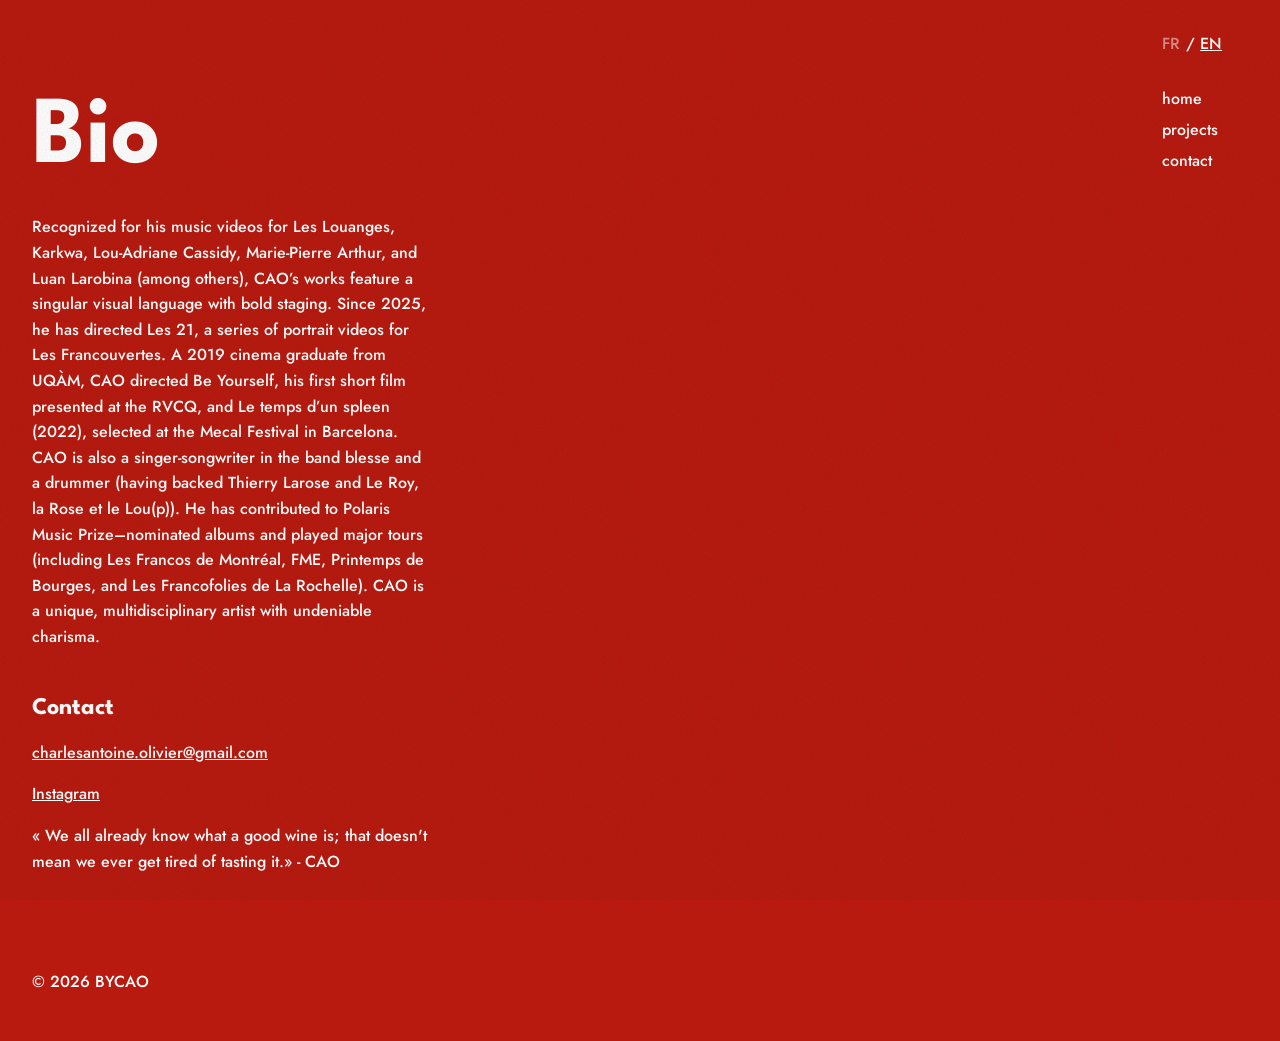
==== about.html @ bed34632 "v1" ====
<!DOCTYPE html>
<html lang="fr">
<head>
  <meta charset="UTF-8">
  <meta name="viewport" content="width=device-width, initial-scale=1.0">
  <title>Bio</title>
  <meta name="description" content="Artist Name, [discipline] basé à [ville].">

  <link rel="preconnect" href="https://fonts.googleapis.com">
  <link rel="preconnect" href="https://fonts.gstatic.com" crossorigin>
  <link href="https://fonts.googleapis.com/css2?family=Jost:wght@100..900&family=League+Spartan:wght@100..900&display=swap" rel="stylesheet">
  <script src="js/lang.js"></script>
  <link rel="stylesheet" href="css/style.css">
</head>
<body>
  <div id="bg"></div>

  <header>
    <div class="lang-switch">
        <button type="button" data-set-lang="fr">FR</button>
        <span>/</span>
        <button type="button" data-set-lang="en">EN</button>
    </div>
    <nav>
      <ul>
        <li data-lang="fr"><a href="index.html">accueil</a></li>
        <li data-lang="en"><a href="index.html">home</a></li>
        <li data-lang="fr"><a href="projets.html">projets</a></li>
        <li data-lang="en"><a href="projets.html">projects</a></li>
        <li><a href="mailto:charlesantoine.olivier@gmail.com">contact</a></li>
      </ul>
    </nav>
  </header>

  <main>
    <div class="about">

      <div class="about-text">
        <h1>Bio</h1>

        <p data-lang="fr">Reconnu pour ses vidéoclips pour Les Louanges, Karkwa, Lou-Adriane Cassidy, Marie-Pierre Arthur et Luan Larobina (entre autres), les œuvres de CAO ont un langage visuel singulier avec des mises en scènes audacieuses. Depuis 2025, il réalise la série de portraits Les 21 des Francouvertes. Diplômé de l'UQÀM en cinéma (2019), CAO a réalisé Be Yourself, son premier court-métrage présenté aux RVCQ et Le temps d’un spleen (2022),
            sélectionné au festival Mecal à Barcelone. CAO est aussi auteur-compositeur-interprète dans le groupe Blesse et batteur (ayant accompagné Thierry Larose, Le Roy, la Rose et le Lou(p)). Il a participé à des albums nommés au Prix Polaris et à des tournées majeures (dont les Francos de Montréal, FME, Printemps de Bourges et Francofolies de La Rochelle). CAO est un artiste multidisciplinaire unique au charisme certain.
        </p>
        <p data-lang="en">Recognized for his music videos for Les Louanges, Karkwa, Lou-Adriane Cassidy, Marie-Pierre Arthur, and Luan Larobina (among others), CAO’s works feature a singular visual language with bold staging. Since 2025, he has directed Les 21, a series of portrait videos for Les Francouvertes. A 2019 cinema graduate from UQÀM, CAO directed Be Yourself, his first short film presented at the RVCQ, and Le temps d’un spleen (2022), selected at the Mecal Festival in Barcelona.
            CAO is also a singer-songwriter in the band blesse and a drummer (having backed Thierry Larose and Le Roy, la Rose et le Lou(p)). He has contributed to Polaris Music Prize–nominated albums and played major tours (including Les Francos de Montréal, FME, Printemps de Bourges, and Les Francofolies de La Rochelle). CAO is a unique, multidisciplinary artist with undeniable charisma.
        </p>

        <h2>Contact</h2>
        <p><a href="mailto:charlesantoine.olivier@gmail.com">charlesantoine.olivier@gmail.com</a></p>
        <p><a href="https://www.instagram.com/cao100/">Instagram</a></p>

        <p data-lang="fr">«  On sait tous déjà c'est quoi un bon vin ; ce n'est pas pour autant qu'on se tanne d'y goûter »  - CAO</p>
        <p data-lang="en">« We all already know what a good wine is; that doesn't mean we ever get tired of tasting it.» - CAO</p>
      </div>
    </div>
  </main>

  <footer>
    <p>&copy; 2026 BYCAO</p>
  </footer>

  <script src="js/background.js" defer></script>
</body>
</html>
---- css/style.css ----
:root {
  --font-body: "Jost", sans-serif;
  --font-display: "League Spartan", sans-serif;
  --bg: #b81a0f;  /* change per page or section */
  --grain: url("data:image/svg+xml,%3Csvg xmlns='http://www.w3.org/2000/svg' width='300' height='300'%3E%3Cfilter id='n'%3E%3CfeTurbulence type='fractalNoise' baseFrequency='0.8' numOctaves='4' stitchTiles='stitch'/%3E%3C/filter%3E%3Crect width='100%25' height='100%25' filter='url(%23n)'/%3E%3C/svg%3E");
}

*, *::before, *::after { box-sizing: border-box; }

/* timed background */
#bg {
  position: fixed;
  inset: 0;
  z-index: -1;   /* behind all content */
}

#bg div {
  position: absolute;
  inset: 0;
  background-position: center;
  background-size: cover;
  background-repeat: no-repeat;
  opacity: 0;
}

#bg div.active {
  opacity: 1;
}

body {
  margin: 0;
  min-height: 100dvh;
  display: grid;
  grid-template-columns: 1fr 150px;   /* content | sidebar width */
  grid-template-rows: 1fr auto;       /* content stretches | footer */
  grid-template-areas:
    "main sidebar"
    "footer sidebar";
  font-family: var(--font-body);
  font-weight: 500;
  color: white;
  background-color: var(--bg);
  position: relative;
}

/* grain layer over the whole page */
body::before {
  content: "";
  position: fixed;
  inset: 0;
  background-image: var(--grain);
  opacity: 0.25;            /* grain strength */
  mix-blend-mode: multiply; /* try overlay or soft-light too */
  pointer-events: none;     /* clicks pass through */
  z-index: 9999;
}

header {
  grid-area: sidebar;
  position: sticky;      /* stays in view while the content scrolls */
  top: 0;
  height: 100dvh;
  padding: 2rem;
  display: flex;
  flex-direction: column;
  gap: 2rem;
}

main   { grid-area: main;   padding: 2rem; min-width: 0; }
footer { grid-area: footer; padding: 2rem; }

/* headings share the font, sizes are set separately */
h1, h2, h3 {
  font-family: var(--font-display);
  font-weight: 700;
  margin: 0;
}

/* title in the sidebar */
header h1 {
  font-size: 2.5rem;
  line-height: 0.95;
}

header h1 a {
  color: inherit;
  text-decoration: none;
}

.hero {
  margin-top: clamp(1rem, 5vw, 6rem);
  margin-left: clamp(1rem, 5vw, 6rem);
  margin-bottom: 7em;
}

.hero h1 {
  font-size: clamp(4rem, 0.12rem + 16.57vw, 20rem);
  margin-left: -0.04em;
  margin-bottom: clamp(-6rem, 1.94rem - 5.7vw, -0.5rem);
}

.hero h2 {
  font-size: 2rem;
}

.desc {
  max-width: 1000px;
  margin-left: auto;
  padding: 2em;
}

.desc p {
  text-align: justify;
  hyphens: none;          /* never split words */
  text-align-last: left;
  text-wrap: pretty;
}

/* nav links stacked in the sidebar */
nav ul {
  display: flex;
  flex-direction: column;
  gap: 0.5rem;
  list-style: none;
  margin: 0;
  padding: 0;
}

nav a {
  text-decoration: none;
  color: inherit;
}

/* project previews */
.project-grid {
  display: grid;
  grid-template-columns: repeat(4, 1fr);  /* 4 covers on a full-size screen */
  gap: 1.5rem;
}

@media (max-width: 1200px) {
  .project-grid { grid-template-columns: repeat(3, 1fr); }
}

@media (max-width: 900px) {
  .project-grid { grid-template-columns: repeat(2, 1fr); }
}

@media (max-width: 500px) {
  .project-grid { grid-template-columns: 1fr; }
}

.project-card {
  color: inherit;
  text-decoration: none;
}

.project-card img {
  display: block;
  width: 100%;
  aspect-ratio: 4 / 3;  /* every preview is the same shape */
  object-fit: cover;
}

.project-card h2 {
  margin-top: 0.5rem;
  font-size: 1.25rem;
}

/* image viewer, over the page */
#viewer {
  width: 100vw;
  max-width: none;
  height: 100dvh;
  max-height: none;
  padding: 0;
  border: none;
  overflow-y: auto;
  overflow-x: hidden;
  scroll-snap-type: y mandatory;
  background: transparent;
  color: white;
}

#viewer::backdrop {
  background: rgb(0 0 0 / 0.75);
  backdrop-filter: blur(6px);
  animation: viewer-fade 0.35s ease-out;
}

#viewer.closing::backdrop {
  animation: viewer-fade 0.35s ease-in reverse forwards;
}

@keyframes viewer-fade {
  from { opacity: 0; }
}

body:has(#viewer[open]) { overflow: hidden; }  /* page behind doesn't scroll */

.viewer-page {
  display: flex;
  align-items: center;
  justify-content: center;
  height: 100dvh;
  scroll-snap-align: start;
}

#viewer img {
  display: block;
  max-width: 100%;
  max-height: 100%;  /* always shows the whole image, never crops */
}

#viewer .close {
  position: fixed;
  top: 0.5rem;
  right: 0.5rem;
  z-index: 1;
  padding: 0.25rem 0.75rem;
  border: none;
  background: rgb(0 0 0 / 0.6);
  color: white;
  font-size: 2rem;
  cursor: pointer;
}

.rotate-hint {
  display: none;
  position: fixed;
  left: 0;
  right: 0;
  bottom: 1.5rem;
  margin: 0;
  text-align: center;
  pointer-events: none;
}

/* about page */
.about {
  display: grid;
  grid-template-columns: minmax(0, 2fr) minmax(0, 3fr);  /* photo | text */
  gap: clamp(2rem, 5vw, 6rem);
  align-items: start;
  margin-top: clamp(1rem, 5vw, 6rem);
}

.about-photo {
  display: block;
  width: 100%;
  height: auto;
}

.about-text {
  max-width: 65ch;  /* comfortable reading width */
  line-height: 1.6;
}

.about-text h1 {
  font-size: clamp(3rem, 2rem + 5vw, 7rem);
  line-height: 0.9;
  margin-bottom: 2rem;
}

.about-text h2 {
  font-size: 1.5rem;
  margin: 2.5rem 0 0.75rem;
}

.about-text p {
  margin: 0 0 1rem;
}

.about-text a {
  color: inherit;
}

.about-list {
  list-style: none;
  margin: 0;
  padding: 0;
}

/* hides the language that isn't selected */
html[lang="fr"] [data-lang="en"],
html[lang="en"] [data-lang="fr"] {
  display: none !important;
}

.lang-switch {
  display: flex;
  gap: 0.35rem;
  align-items: center;
}

.lang-switch button {
  padding: 0;
  border: none;
  background: none;
  color: inherit;
  font: inherit;
  opacity: 0.5;
  cursor: pointer;
}

.lang-switch button[aria-pressed="true"] {
  opacity: 1;
  text-decoration: underline;
}

/* only shows on a phone held upright */
@media (orientation: portrait) and (pointer: coarse) {
  .rotate-hint { display: block; }
}

/* mobile: header goes back on top */
@media (max-width: 768px) {
  body {
    grid-template-columns: 1fr;
    grid-template-rows: auto 1fr auto;
    grid-template-areas:
      "sidebar"
      "main"
      "footer";
  }

  header {
    position: static;
    height: auto;
    flex-direction: row;
    justify-content: space-between;
    align-items: flex-end;
    text-align: right;
  }

  nav ul {
    align-items: flex-end;  /* right-align the links on mobile */
  }

  .about {
    grid-template-columns: 1fr;
  }
}
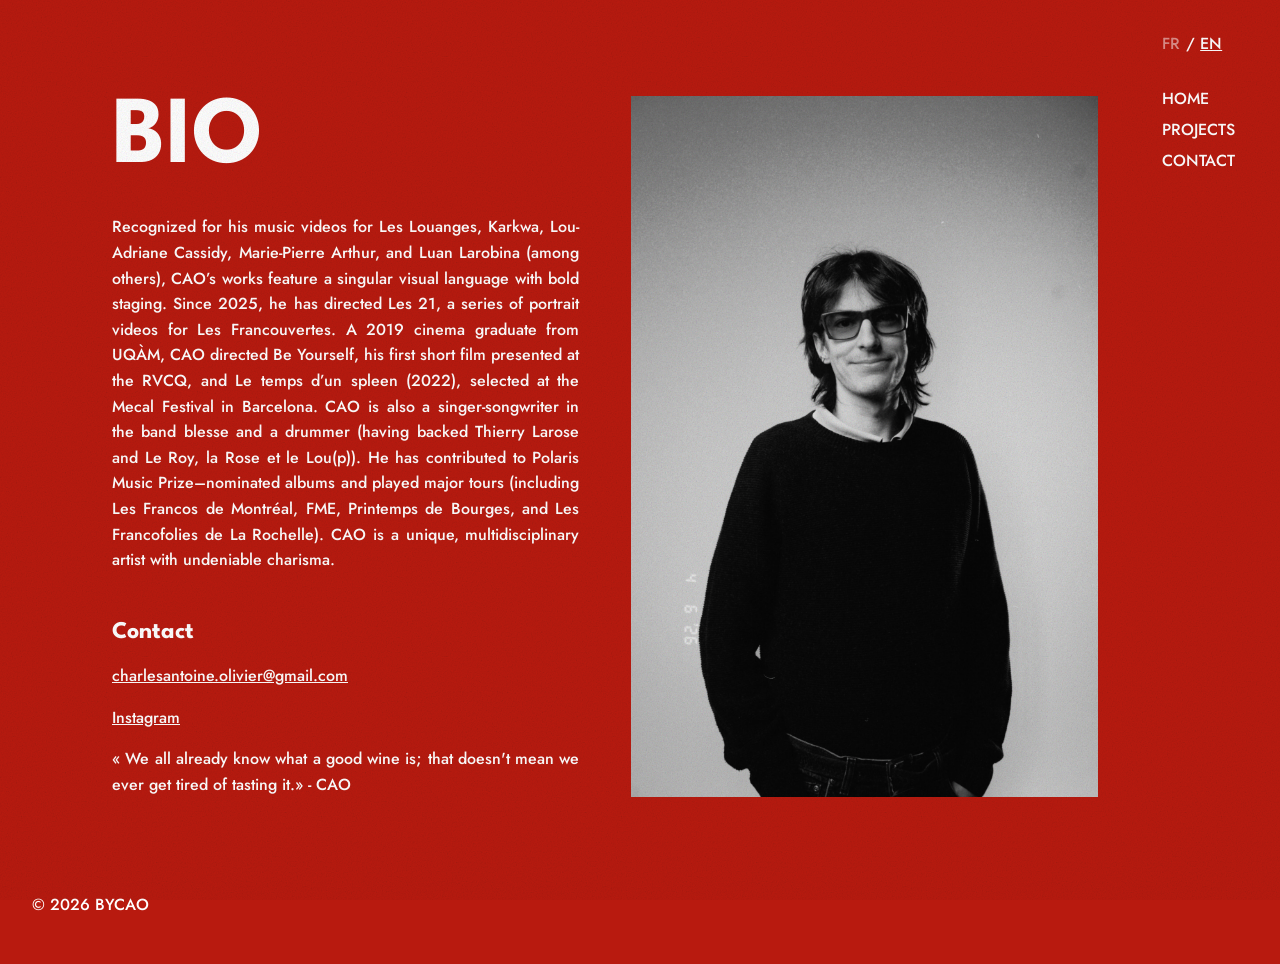
==== commit 708bfe27: "v2" ====
--- a/about.html
+++ b/about.html
@@ -23,11 +23,11 @@
     </div>
     <nav>
       <ul>
-        <li data-lang="fr"><a href="index.html">accueil</a></li>
-        <li data-lang="en"><a href="index.html">home</a></li>
-        <li data-lang="fr"><a href="projets.html">projets</a></li>
-        <li data-lang="en"><a href="projets.html">projects</a></li>
-        <li><a href="mailto:charlesantoine.olivier@gmail.com">contact</a></li>
+        <li data-lang="fr"><a href="index.html">ACCUEIL</a></li>
+        <li data-lang="en"><a href="index.html">HOME</a></li>
+        <li data-lang="fr"><a href="projets.html">PROJETS</a></li>
+        <li data-lang="en"><a href="projets.html">PROJECTS</a></li>
+        <li><a href="mailto:charlesantoine.olivier@gmail.com">CONTACT</a></li>
       </ul>
     </nav>
   </header>
@@ -36,7 +36,7 @@
     <div class="about">
 
       <div class="about-text">
-        <h1>Bio</h1>
+        <h1>BIO</h1>
 
         <p data-lang="fr">Reconnu pour ses vidéoclips pour Les Louanges, Karkwa, Lou-Adriane Cassidy, Marie-Pierre Arthur et Luan Larobina (entre autres), les œuvres de CAO ont un langage visuel singulier avec des mises en scènes audacieuses. Depuis 2025, il réalise la série de portraits Les 21 des Francouvertes. Diplômé de l'UQÀM en cinéma (2019), CAO a réalisé Be Yourself, son premier court-métrage présenté aux RVCQ et Le temps d’un spleen (2022),
             sélectionné au festival Mecal à Barcelone. CAO est aussi auteur-compositeur-interprète dans le groupe Blesse et batteur (ayant accompagné Thierry Larose, Le Roy, la Rose et le Lou(p)). Il a participé à des albums nommés au Prix Polaris et à des tournées majeures (dont les Francos de Montréal, FME, Printemps de Bourges et Francofolies de La Rochelle). CAO est un artiste multidisciplinaire unique au charisme certain.
@@ -52,6 +52,7 @@
         <p data-lang="fr">«  On sait tous déjà c'est quoi un bon vin ; ce n'est pas pour autant qu'on se tanne d'y goûter »  - CAO</p>
         <p data-lang="en">« We all already know what a good wine is; that doesn't mean we ever get tired of tasting it.» - CAO</p>
       </div>
+      <img class="about-photo" src="images/cao.jpeg" alt="">
     </div>
   </main>
 
--- a/css/style.css
+++ b/css/style.css
@@ -175,9 +175,7 @@
   max-height: none;
   padding: 0;
   border: none;
-  overflow-y: auto;
-  overflow-x: hidden;
-  scroll-snap-type: y mandatory;
+  overflow: hidden;
   background: transparent;
   color: white;
 }
@@ -198,18 +196,66 @@
 
 body:has(#viewer[open]) { overflow: hidden; }  /* page behind doesn't scroll */
 
+/* slides sit side by side; scrolling sideways also gives swiping on phones */
+#viewer-images {
+  display: flex;
+  height: 100dvh;
+  overflow-x: auto;
+  overflow-y: hidden;
+  scroll-snap-type: x mandatory;
+  scrollbar-width: none;
+}
+
 .viewer-page {
+  flex: 0 0 100%;
   display: flex;
   align-items: center;
   justify-content: center;
-  height: 100dvh;
+  min-width: 0;
+  height: 100%;
   scroll-snap-align: start;
+  scroll-snap-stop: always;
 }
 
 #viewer img {
   display: block;
   max-width: 100%;
   max-height: 100%;  /* always shows the whole image, never crops */
+}
+
+/* mosaic slide: images fitted together to fill the screen */
+.mosaic-page {
+  align-items: stretch;
+  overflow-y: auto;
+  padding: 3.5rem 4rem;  /* room for the × and the arrows */
+}
+
+.mosaic {
+  position: relative;
+  width: 100%;
+  height: 100%;
+  overflow: hidden;
+}
+
+/* the script sets each image's position and size */
+#viewer .mosaic img {
+  position: absolute;
+  max-width: none;
+  max-height: none;
+  object-fit: cover;
+}
+
+.video-frame {
+  width: min(100%, calc(100dvh * 16 / 9));
+  aspect-ratio: 16 / 9;
+  background: black;
+}
+
+.video-frame iframe {
+  display: block;
+  width: 100%;
+  height: 100%;
+  border: none;
 }
 
 #viewer .close {
@@ -223,6 +269,58 @@
   color: white;
   font-size: 2rem;
   cursor: pointer;
+}
+
+.viewer-arrow {
+  position: fixed;
+  top: 50%;
+  z-index: 1;
+  transform: translateY(-50%);
+  padding: 0.5rem 1rem;
+  border: none;
+  background: rgb(0 0 0 / 0.6);
+  color: white;
+  font-size: 2.5rem;
+  line-height: 1;
+  cursor: pointer;
+}
+
+.viewer-arrow.prev { left: 0.5rem; }
+.viewer-arrow.next { right: 0.5rem; }
+.viewer-arrow[hidden] { display: none; }
+#viewer.closing .viewer-arrow { display: none; }
+
+/* zoomed image, over the mosaic */
+#viewer .mosaic img { cursor: zoom-in; }
+
+#lightbox {
+  width: 100vw;
+  height: 100dvh;
+  max-width: none;
+  max-height: none;
+  padding: 0;
+  border: none;
+  background: transparent;
+  cursor: zoom-out;
+}
+
+#lightbox::backdrop {
+  background: rgb(0 0 0 / 0.52);
+}
+
+#lightbox[open] {
+  display: flex;
+  align-items: center;
+  justify-content: center;
+  animation: viewer-fade 0.2s ease-out;
+}
+
+#lightbox img {
+  display: block;
+  max-width: 90%;
+  max-height: 90%;
+  object-fit: contain;
+  box-shadow: 0 8px 40px rgb(0 0 0 / 0.6);  /* lifts the image off the mosaic */
 }
 
 .rotate-hint {
@@ -239,10 +337,12 @@
 /* about page */
 .about {
   display: grid;
-  grid-template-columns: minmax(0, 2fr) minmax(0, 3fr);  /* photo | text */
-  gap: clamp(2rem, 5vw, 6rem);
+  grid-template-columns: minmax(0, 65ch) minmax(0, 500px);  /* text | photo */
+  justify-content: start;   /* keeps both columns together on the left */
+  gap: clamp(2rem, 4vw, 4rem);
   align-items: start;
   margin-top: clamp(1rem, 5vw, 6rem);
+  margin-left: clamp(5rem, 5vw, 6rem);
 }
 
 .about-photo {
@@ -269,6 +369,10 @@
 
 .about-text p {
   margin: 0 0 1rem;
+  text-align: justify;
+  hyphens: none;          /* never split words */
+  text-align-last: left;
+  text-wrap: pretty;
 }
 
 .about-text a {
@@ -313,8 +417,19 @@
   .rotate-hint { display: block; }
 }
 
+/* phones held upright: the mosaic scrolls instead of fitting */
+@media (max-width: 768px) and (orientation: portrait) {
+  .mosaic-page { padding: 3.5rem 0.5rem; }
+  .mosaic { height: auto; }
+}
+
 /* mobile: header goes back on top */
-@media (max-width: 768px) {
+/* mobile and tablet: header goes on top */
+@media (max-width: 1000px) {
+  :root {
+    --gutter: clamp(0.75rem, 4vw, 2rem);  /* 12px on small phones, up to 32px on tablets */
+  }
+
   body {
     grid-template-columns: 1fr;
     grid-template-rows: auto 1fr auto;
@@ -328,16 +443,45 @@
     position: static;
     height: auto;
     flex-direction: row;
-    justify-content: space-between;
-    align-items: flex-end;
-    text-align: right;
+    flex-wrap: wrap;           /* wraps to a second line if a phone is very narrow */
+    align-items: center;       /* links and FR/EN share the same center line */
+    justify-content: flex-end; /* everything on the right */
+    gap: clamp(1rem, 3vw, 1.5rem);
+    padding: var(--gutter);
   }
 
   nav ul {
-    align-items: flex-end;  /* right-align the links on mobile */
-  }
+    flex-direction: row;       /* links side by side */
+    gap: clamp(1rem, 3vw, 1.5rem);
+    align-items: center;
+  }
+
+  .lang-switch {
+    order: 1;                  /* FR/EN comes after the links */
+  }
+
+  main,
+  footer {
+    padding: var(--gutter);
+  }
+
+  .hero {
+    margin-top: var(--gutter);
+    margin-left: 0;            /* main's padding is enough on small screens */
+  }
+
+  .desc {
+    padding: var(--gutter) 0;
+  }
+  
 
   .about {
     grid-template-columns: 1fr;
+    margin-top: var(--gutter);
+    margin-left: 0;
+    gap: var(--gutter);
+  }
+  .about-photo {
+    max-width: 65ch;  /* same width limit as the text above */
   }
 }
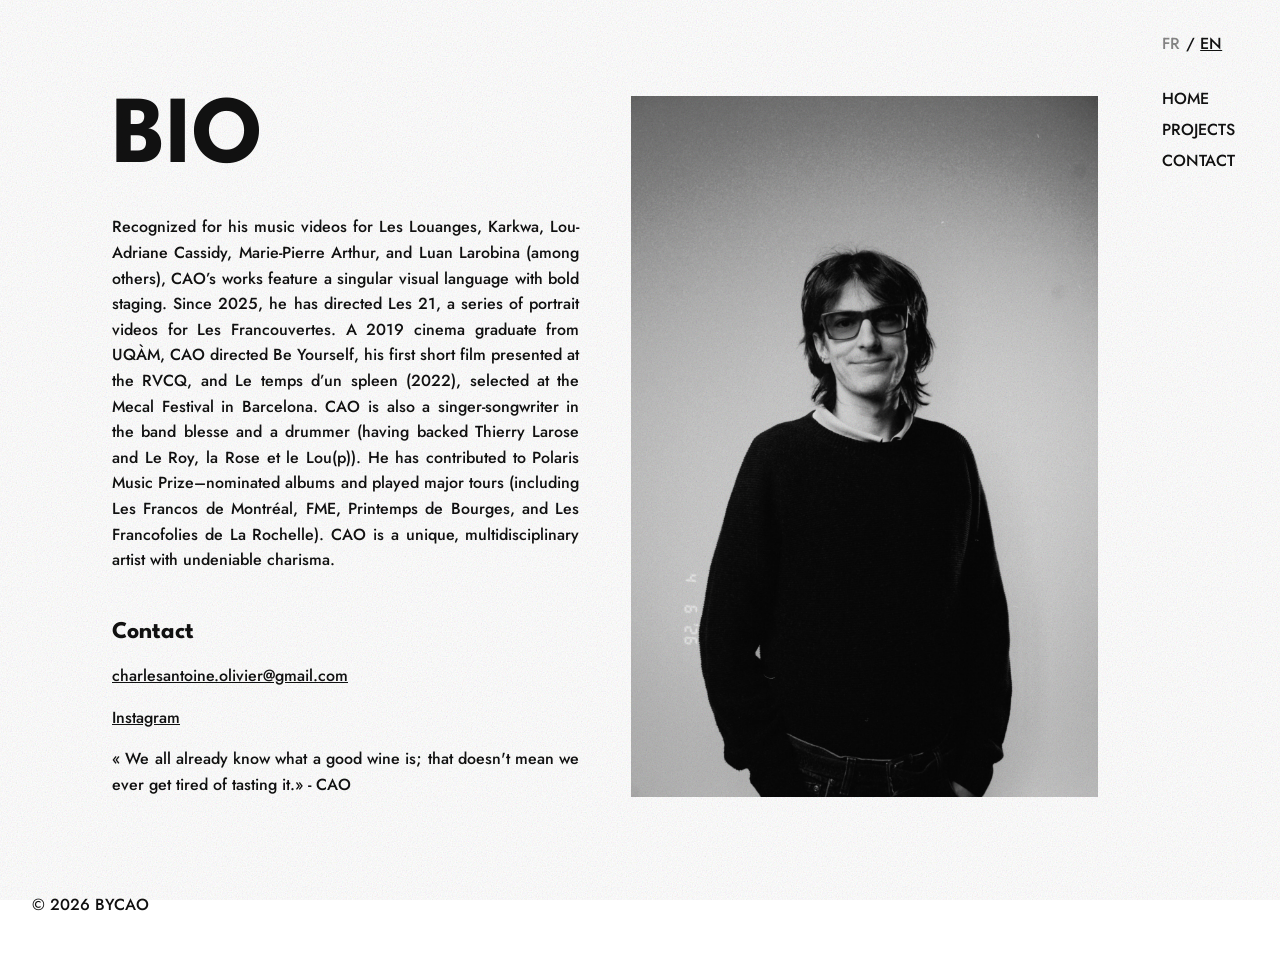
==== commit 87796521: "v2_ test2lol" ====
--- a/about.html
+++ b/about.html
@@ -12,7 +12,7 @@
   <script src="js/lang.js"></script>
   <link rel="stylesheet" href="css/style.css">
 </head>
-<body>
+<body class="page-about">
   <div id="bg"></div>
 
   <header>
--- a/css/style.css
+++ b/css/style.css
@@ -1,7 +1,7 @@
 :root {
   --font-body: "Jost", sans-serif;
   --font-display: "League Spartan", sans-serif;
-  --bg: #b81a0f;  /* change per page or section */
+  --bg: #ffffff;  /* change per page or section */
   --grain: url("data:image/svg+xml,%3Csvg xmlns='http://www.w3.org/2000/svg' width='300' height='300'%3E%3Cfilter id='n'%3E%3CfeTurbulence type='fractalNoise' baseFrequency='0.8' numOctaves='4' stitchTiles='stitch'/%3E%3C/filter%3E%3Crect width='100%25' height='100%25' filter='url(%23n)'/%3E%3C/svg%3E");
 }
 
@@ -43,6 +43,11 @@
   position: relative;
 }
 
+/* one color per page */
+body.page-home    { --bg: #b81a0f; }
+body.page-projets { --bg: #1215b1; }
+body.page-about   { --bg: #ffffff; color: #111111; }  /* light page, so dark text */
+
 /* grain layer over the whole page */
 body::before {
   content: "";
